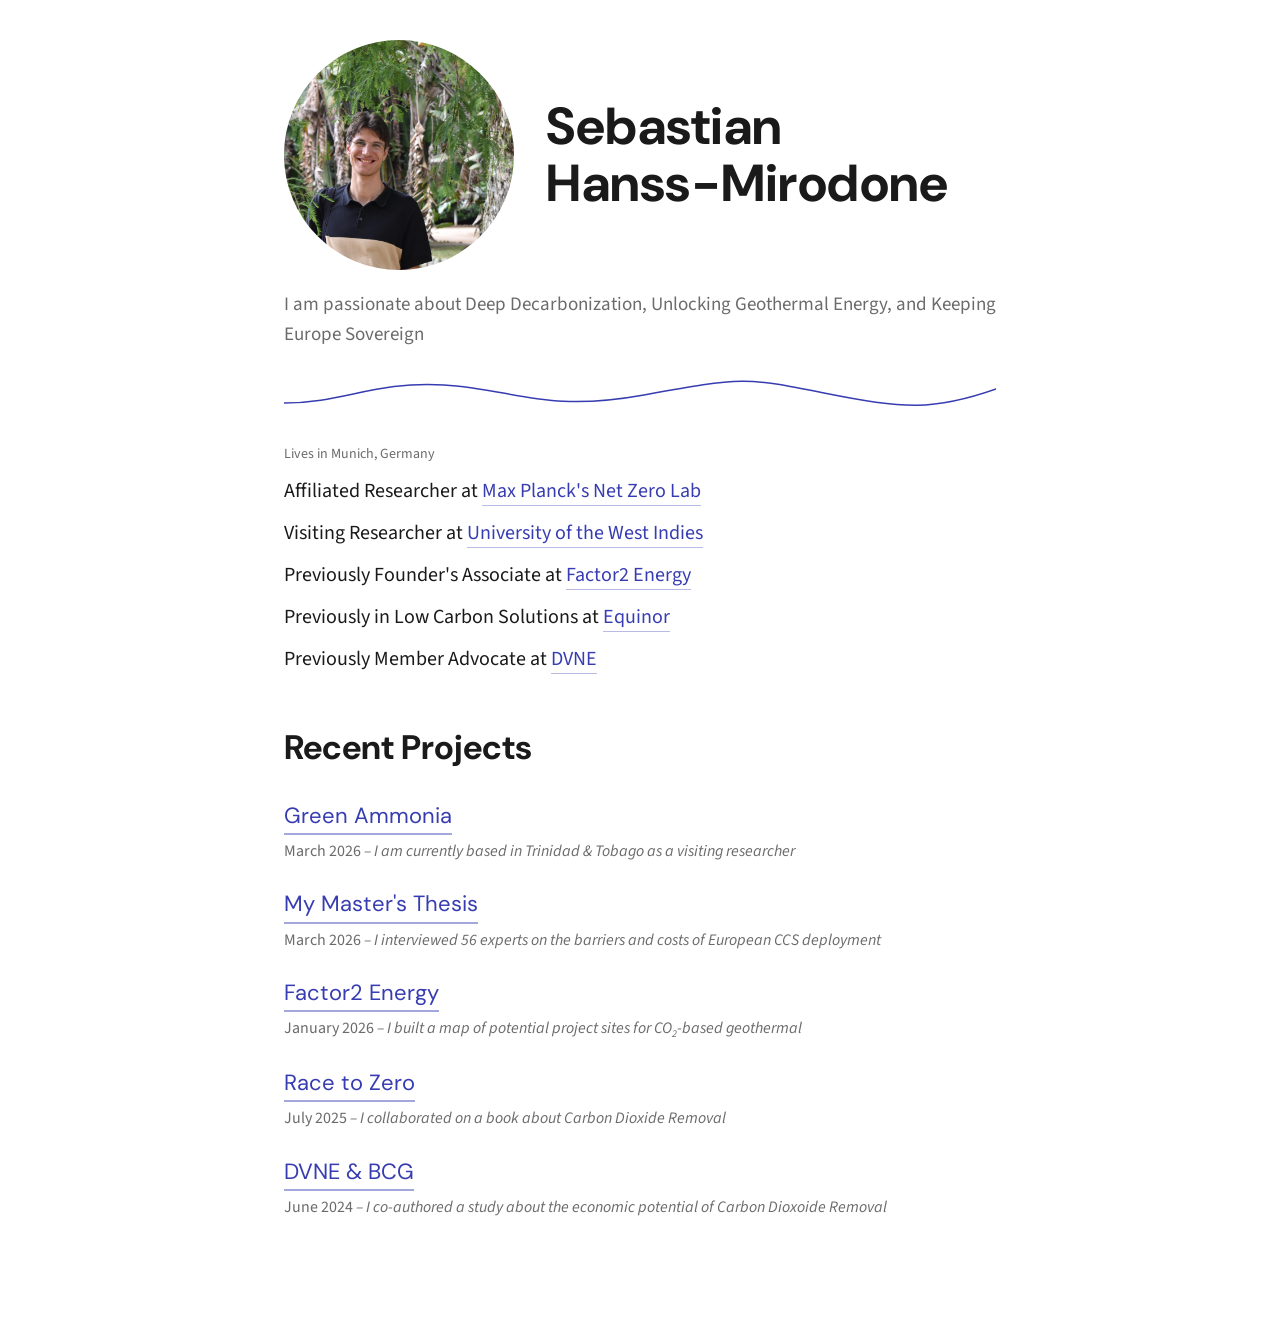
==== index.html @ 5db626ea "Double wave SVG stroke width on mobile Co-Authored-By: Claude Opus 4.6 <noreply@anthropic.com>" ====
<!DOCTYPE html>
<html lang="en">
<head>
  <meta charset="UTF-8" />
  <meta name="viewport" content="width=device-width, initial-scale=1" />
  <title>Sebastian Hanss-Mirodone</title>
  <link href="https://fonts.googleapis.com/css2?family=DM+Sans:wght@400;500;700&family=Source+Sans+3:ital,wght@0,400;0,600;0,700;1,400&display=swap" rel="stylesheet">
  <link rel="stylesheet" href="styles.css" />
  <meta name="description" content="Nan Yu – technology leader and builder" />
</head>
<body>
  <main class="container">
    <header class="site-header">

      <div class="hero-row">
        <img class="hero-photo" src="images/profile-pic-squared.jpg" alt="Sebastian Hanss-Mirodone">
        <h1 class="title" style="margin:0;line-height:1.1">Sebastian<br>Hanss-Mirodone</h1>
      </div>
      <p class="subtitle">I am passionate about Deep Decarbonization, Unlocking Geothermal Energy, and Keeping Europe Sovereign</p>

      <svg viewBox="0 0 712 40" fill="none" style="width:100%;height:40px;margin:20px 0 28px;display:block">
        <path class="wave-line" d="M0 28 C60 28, 90 6, 160 10 S260 38, 360 20 S460 2, 540 18 S650 36, 712 14" stroke="#373DB1" stroke-width="1.5" fill="none" stroke-linecap="round"/>
      </svg>
      <p style="font-size:14px;color:var(--muted);margin:12px 0 0">Lives in Munich, Germany</p>
    </header>

    <section class="about">
      <p>Affiliated Researcher at <a href="https://www.netzerolab.science/" target="_blank" rel="noopener noreferrer">Max Planck's Net Zero Lab</a></p>
      <p>Visiting Researcher at <a href="https://sta.uwi.edu/" target="_blank" rel="noopener noreferrer">University of the West Indies</a></p>
      <p>Previously Founder's Associate at <a href="https://www.factor2-energy.com/" target="_blank" rel="noopener noreferrer">Factor2 Energy</a></p>
      <p>Previously in Low Carbon Solutions at <a href="https://www.equinor.com/" target="_blank" rel="noopener noreferrer">Equinor</a></p>
      <p>Previously Member Advocate at <a href="https://dvne.org/" target="_blank" rel="noopener noreferrer">DVNE</a></p>
    </section>

    <section class="projects">
      <h2>Recent Projects</h2>

      <article class="post">
        <a class="post-title" href="https://www.linkedin.com/posts/sebastian-hanss-mirodone_trinidad-tobago-is-one-of-the-worlds-largest-activity-7445465649029464065-gNY7?utm_source=share&utm_medium=member_desktop&rcm=ACoAADL-6Y4BbQYVaGMAFT9TqTiG8STPkH-jYmw" target="_blank" rel="noopener noreferrer">Green Ammonia</a>
        <p class="post-dek"><span class="post-date">March 2026</span> – I am currently based in Trinidad & Tobago as a visiting researcher</p>
      </article>
     
      <article class="post">
        <a class="post-title" href="thesis.html">My Master's Thesis</a>
        <p class="post-dek"><span class="post-date">March 2026</span> – I interviewed 56 experts on the barriers and costs of European CCS deployment</p>
      </article>

      <article class="post">
        <a class="post-title" href="ccs-map.html">Factor2 Energy</a>
        <p class="post-dek"><span class="post-date">January 2026</span> – I built a map of potential project sites for CO<sub>2</sub>-based geothermal</p>
      </article>

      <article class="post">
        <a class="post-title" href="https://press.uchicago.edu/ucp/books/book/distributed/R/bo257334313.html" target="_blank" rel="noopener noreferrer">Race to Zero</a>
        <p class="post-dek"><span class="post-date">July 2025</span> – I collaborated on a book about Carbon Dioxide Removal</p>
      </article>

      <article class="post">
        <a class="post-title" href="https://negative-emissions.bcg.com/home/2024-overview" target="_blank" rel="noopener noreferrer">DVNE &amp; BCG</a>
        <p class="post-dek"><span class="post-date">June 2024</span> – I co-authored a study about the economic potential of Carbon Dioxoide Removal</p>
      </article>
    </section>
  </main>
</body>
</html>
---- styles.css ----
:root {
  --bg: #ffffff;
  --text: #1a1a1a;
  --muted: #6b6b6b;
  --accent: #373DB1;
}

* {
  box-sizing: border-box;
}

sub {
  font-size: 0.65em;
}

html, body {
  margin: 0;
  padding: 0;
  background: var(--bg);
  color: var(--text);
  font-family: 'Source Sans 3', sans-serif;
  line-height: 1.6;
}

.container {
  max-width: 760px;
  margin: 0 auto;
  padding: 40px 24px 80px;
}

.hero-row {
  display: flex;
  align-items: center;
  gap: 32px;
  margin-bottom: 20px;
}

.hero-photo {
  width: 230px;
  height: 230px;
  object-fit: cover;
  border-radius: 50%;
  flex-shrink: 0;
}

.title {
  font-size: 52px;
  margin: 12px 0 8px;
  letter-spacing: 0.5px;
  font-family: 'DM Sans', sans-serif;
}

.subtitle {
  margin: 8px 0 24px;
  font-size: 19px;
  color: var(--muted);
}

.divider {
  border: none;
  border-top: 1px solid #d9d9d9;
  margin: 20px 0 28px;
}

a {
  color: var(--accent);
  text-decoration: none;
  border-bottom: 1px solid rgba(55, 61, 177, 0.35);
}

a:hover {
  color: #0B1A43;
  border-bottom-color: rgba(55, 61, 177, 0.6);
}

.about p {
  margin: 10px 0;
  font-size: 20px;
}

.projects h2 {
  font-size: 34px;
  margin: 46px 0 10px;
  font-family: 'DM Sans', sans-serif;
}

.post {
  margin: 22px 0 22px;
}

.post-title {
  display: inline-block;
  font-size: 22px;
  color: var(--accent);
  text-decoration: none;
  border-bottom: 2px solid rgba(55, 61, 177, 0.45);
  font-family: 'DM Sans', sans-serif;
}

.post-dek {
  margin: 4px 0 0;
  font-family: 'Source Sans 3', sans-serif;
  font-style: italic;
  color: var(--muted);
  font-size: 16px;
}

.post-date {
  color: var(--muted);
  font-style: normal;
}

/* ── Thesis / blog-post page ─────────────────────────────── */

.back-link {
  display: inline-block;
  font-size: 16px;
  color: var(--muted);
  border-bottom: 1px solid rgba(107, 107, 107, 0.35);
  margin-bottom: 40px;
}

.back-link:hover {
  color: var(--text);
  border-bottom-color: rgba(26, 26, 26, 0.5);
}

.post-body {
  max-width: 720px;
}

.post-body h1 {
  font-size: 48px;
  line-height: 1.15;
  margin: 0 0 14px;
  letter-spacing: 0.3px;
  font-family: 'DM Sans', sans-serif;
}

.post-body .byline {
  font-size: 17px;
  color: var(--muted);
  font-style: italic;
  margin: 0 0 28px;
}

.post-body h2 {
  font-size: 30px;
  margin: 48px 0 12px;
  font-family: 'DM Sans', sans-serif;
}

.post-body p {
  font-size: 20px;
  margin: 0 0 20px;
  line-height: 1.7;
}

figure {
  margin: 36px 0;
  text-align: center;
}

figure img {
  max-width: 100%;
  height: auto;
  border: 1px solid #e8e8e8;
}

figcaption {
  font-size: 16px;
  color: var(--muted);
  font-style: italic;
  margin-top: 10px;
}

/* ── Responsive ──────────────────────────────────────────── */
@media (max-width: 560px) {
  .hero-row {
    flex-direction: column;
    gap: 20px;
    text-align: center;
  }

  .hero-photo {
    width: 180px;
    height: 180px;
  }

  .title {
    font-size: 36px;
  }

  .subtitle {
    font-size: 16px;
    text-align: center;
  }

  .writing h2 {
    font-size: 34px;
  }

  .post-title {
    font-size: 20px;
  }

  .post-body h1 {
    font-size: 34px;
  }

  .post-body h2 {
    font-size: 24px;
  }

  .about p {
    font-size: 16px;
  }

  .wave-line {
    stroke-width: 3;
  }
}
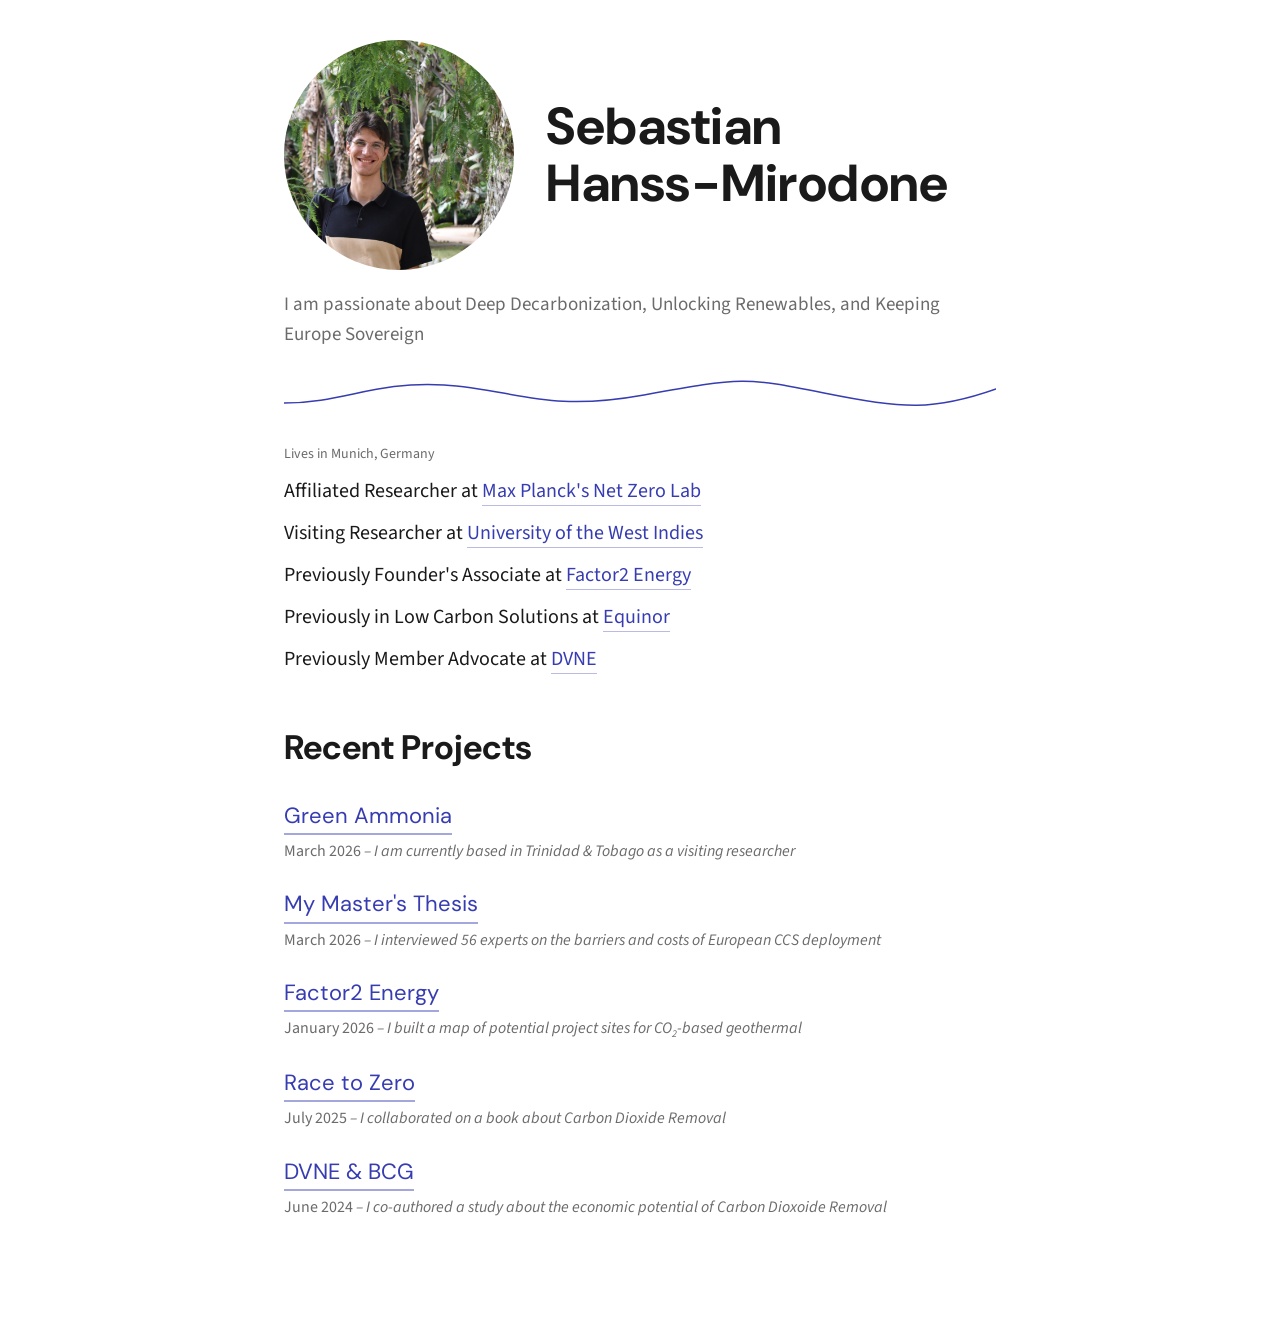
==== commit 6d25fc8f: "Update" ====
--- a/index.html
+++ b/index.html
@@ -16,7 +16,7 @@
         <img class="hero-photo" src="images/profile-pic-squared.jpg" alt="Sebastian Hanss-Mirodone">
         <h1 class="title" style="margin:0;line-height:1.1">Sebastian<br>Hanss-Mirodone</h1>
       </div>
-      <p class="subtitle">I am passionate about Deep Decarbonization, Unlocking Geothermal Energy, and Keeping Europe Sovereign</p>
+      <p class="subtitle">I am passionate about Deep Decarbonization, Unlocking Renewables, and Keeping Europe Sovereign</p>
 
       <svg viewBox="0 0 712 40" fill="none" style="width:100%;height:40px;margin:20px 0 28px;display:block">
         <path class="wave-line" d="M0 28 C60 28, 90 6, 160 10 S260 38, 360 20 S460 2, 540 18 S650 36, 712 14" stroke="#373DB1" stroke-width="1.5" fill="none" stroke-linecap="round"/>
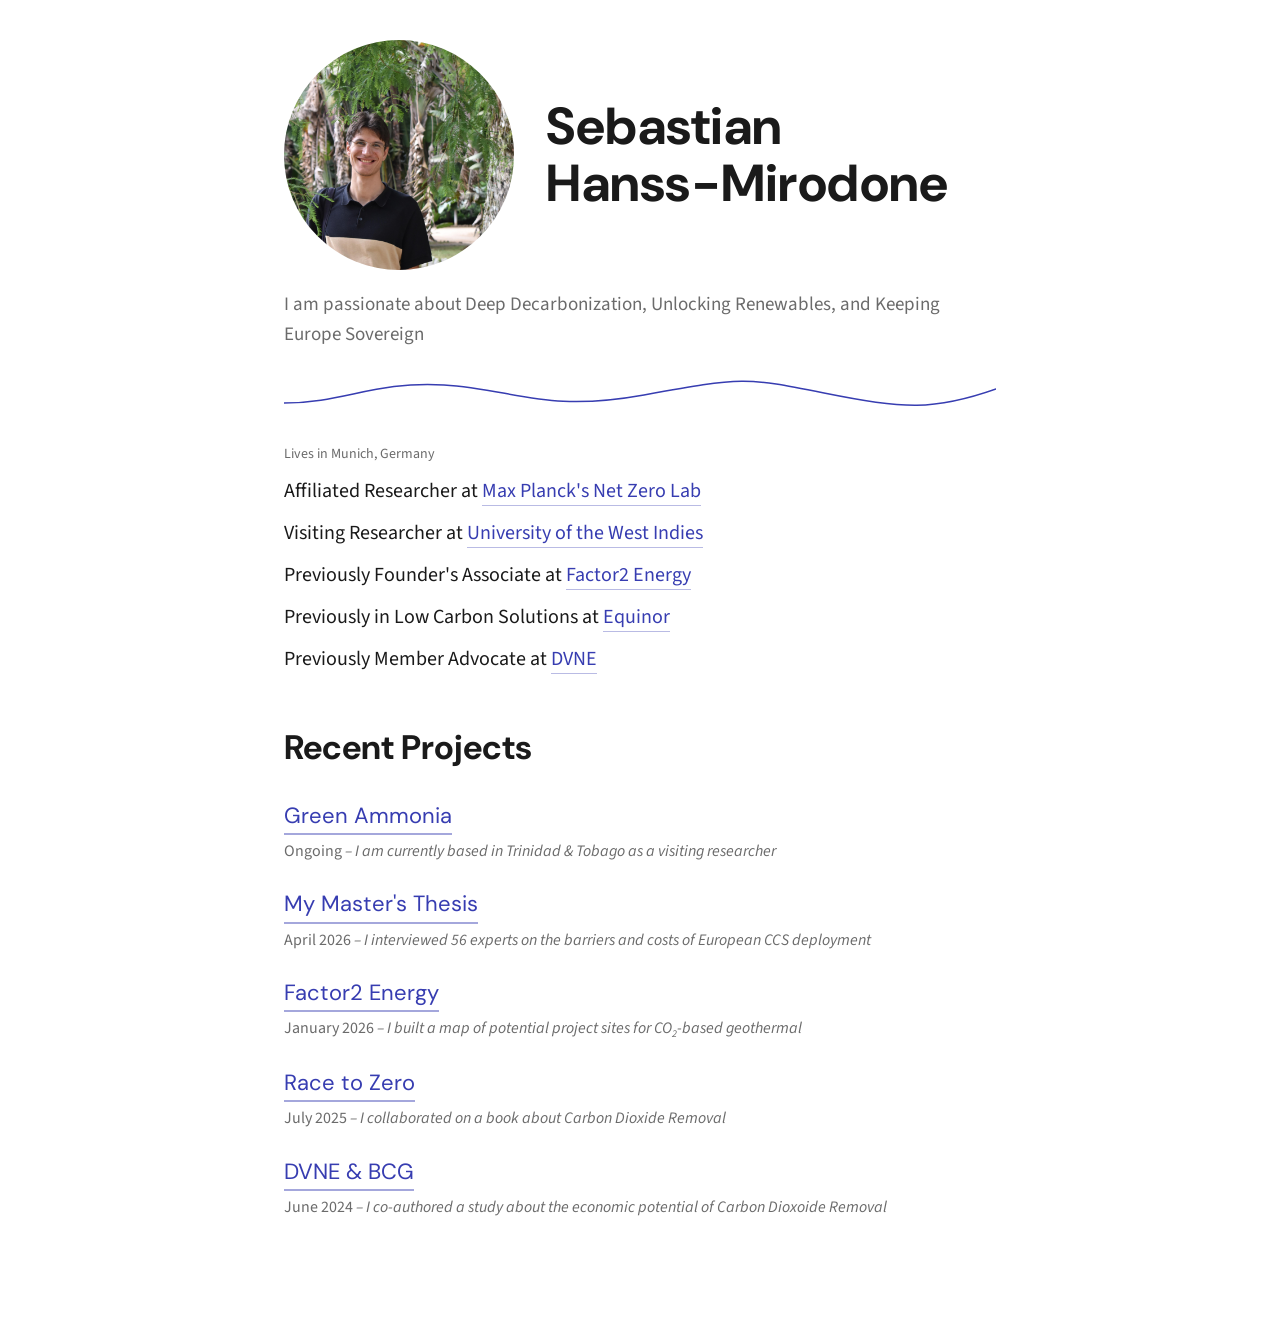
==== commit 6cd9334b: "Update" ====
--- a/index.html
+++ b/index.html
@@ -37,12 +37,12 @@
 
       <article class="post">
         <a class="post-title" href="https://www.linkedin.com/posts/sebastian-hanss-mirodone_trinidad-tobago-is-one-of-the-worlds-largest-activity-7445465649029464065-gNY7?utm_source=share&utm_medium=member_desktop&rcm=ACoAADL-6Y4BbQYVaGMAFT9TqTiG8STPkH-jYmw" target="_blank" rel="noopener noreferrer">Green Ammonia</a>
-        <p class="post-dek"><span class="post-date">March 2026</span> – I am currently based in Trinidad & Tobago as a visiting researcher</p>
+        <p class="post-dek"><span class="post-date">Ongoing</span> – I am currently based in Trinidad & Tobago as a visiting researcher</p>
       </article>
      
       <article class="post">
         <a class="post-title" href="thesis.html">My Master's Thesis</a>
-        <p class="post-dek"><span class="post-date">March 2026</span> – I interviewed 56 experts on the barriers and costs of European CCS deployment</p>
+        <p class="post-dek"><span class="post-date">April 2026</span> – I interviewed 56 experts on the barriers and costs of European CCS deployment</p>
       </article>
 
       <article class="post">
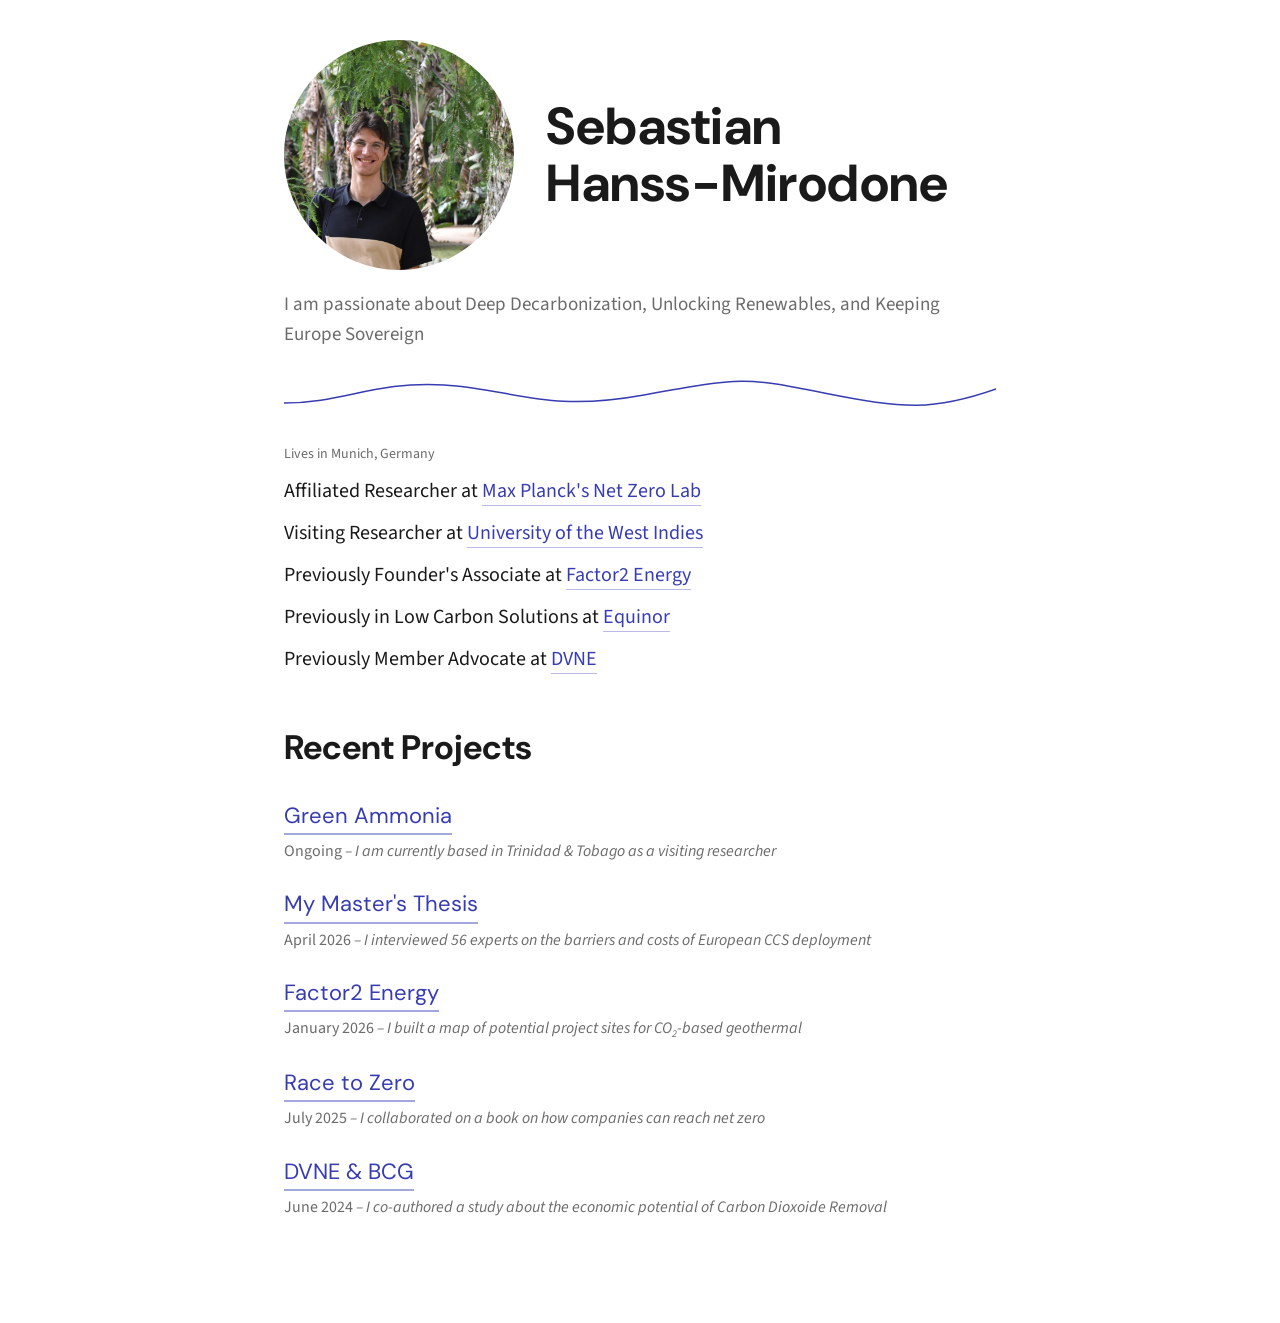
==== commit 49e4e8dc: "Update" ====
--- a/index.html
+++ b/index.html
@@ -52,7 +52,7 @@
 
       <article class="post">
         <a class="post-title" href="https://press.uchicago.edu/ucp/books/book/distributed/R/bo257334313.html" target="_blank" rel="noopener noreferrer">Race to Zero</a>
-        <p class="post-dek"><span class="post-date">July 2025</span> – I collaborated on a book about Carbon Dioxide Removal</p>
+        <p class="post-dek"><span class="post-date">July 2025</span> – I collaborated on a book on how companies can reach net zero</p>
       </article>
 
       <article class="post">
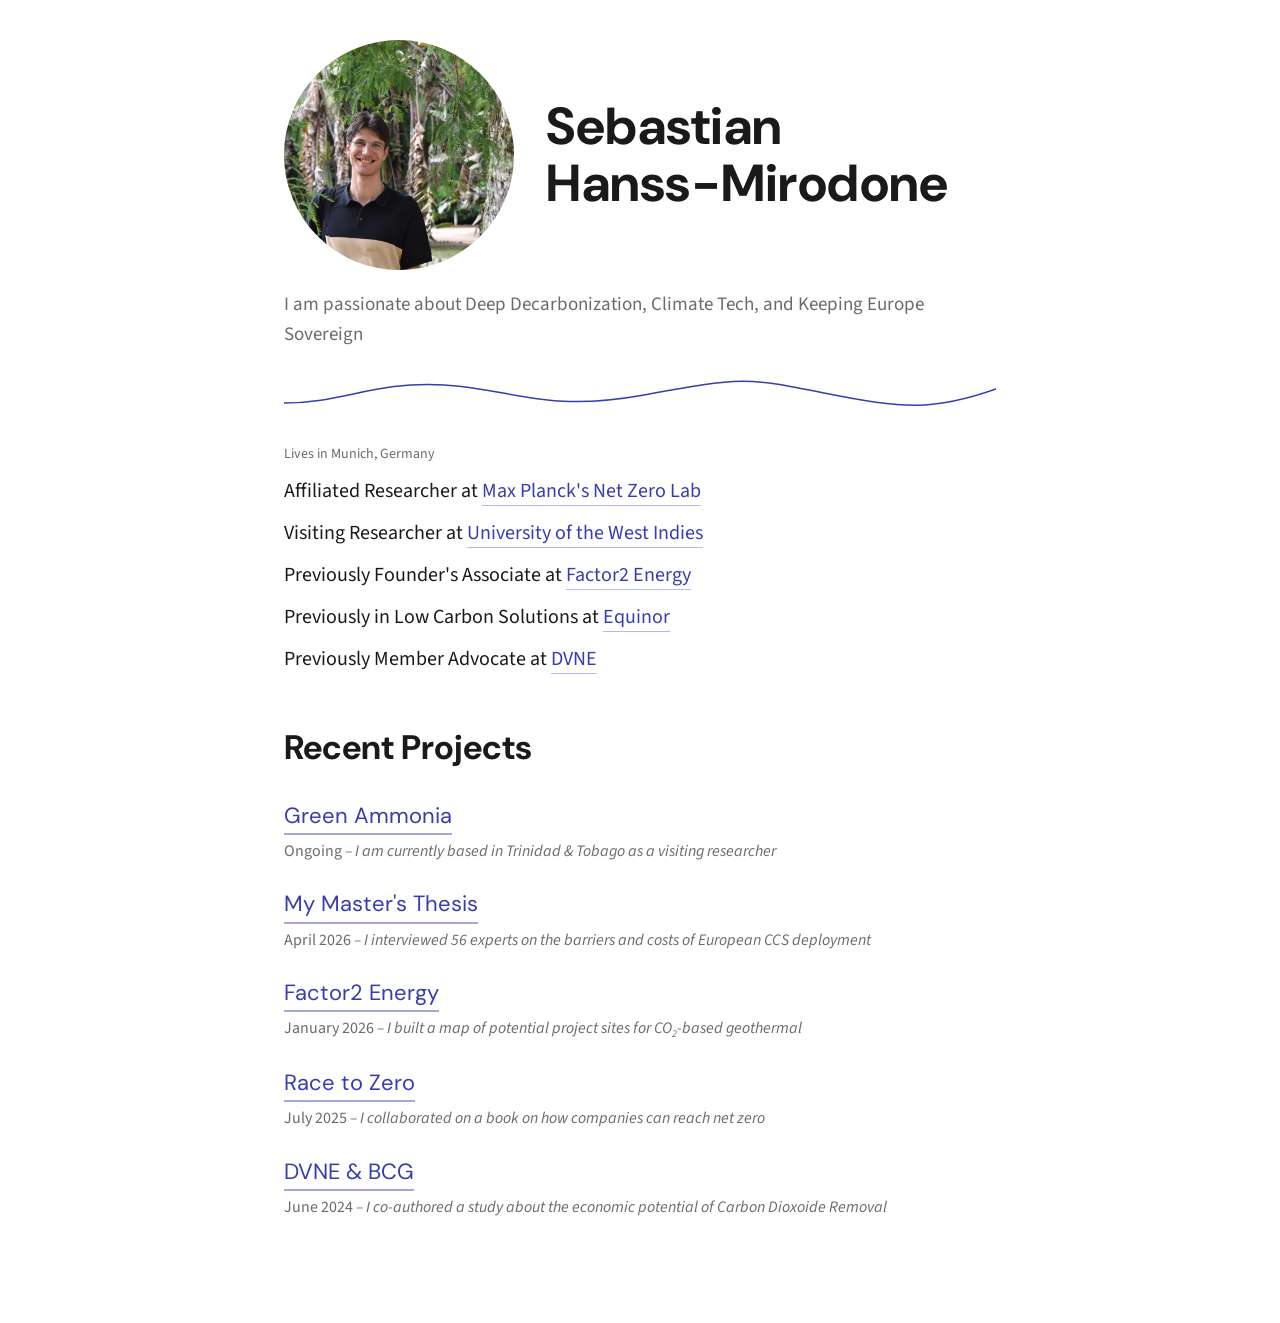
==== commit c88d5ae2: "Update" ====
--- a/index.html
+++ b/index.html
@@ -16,7 +16,7 @@
         <img class="hero-photo" src="images/profile-pic-squared.jpg" alt="Sebastian Hanss-Mirodone">
         <h1 class="title" style="margin:0;line-height:1.1">Sebastian<br>Hanss-Mirodone</h1>
       </div>
-      <p class="subtitle">I am passionate about Deep Decarbonization, Unlocking Renewables, and Keeping Europe Sovereign</p>
+      <p class="subtitle">I am passionate about Deep Decarbonization, Climate Tech, and Keeping Europe Sovereign</p>
 
       <svg viewBox="0 0 712 40" fill="none" style="width:100%;height:40px;margin:20px 0 28px;display:block">
         <path class="wave-line" d="M0 28 C60 28, 90 6, 160 10 S260 38, 360 20 S460 2, 540 18 S650 36, 712 14" stroke="#373DB1" stroke-width="1.5" fill="none" stroke-linecap="round"/>
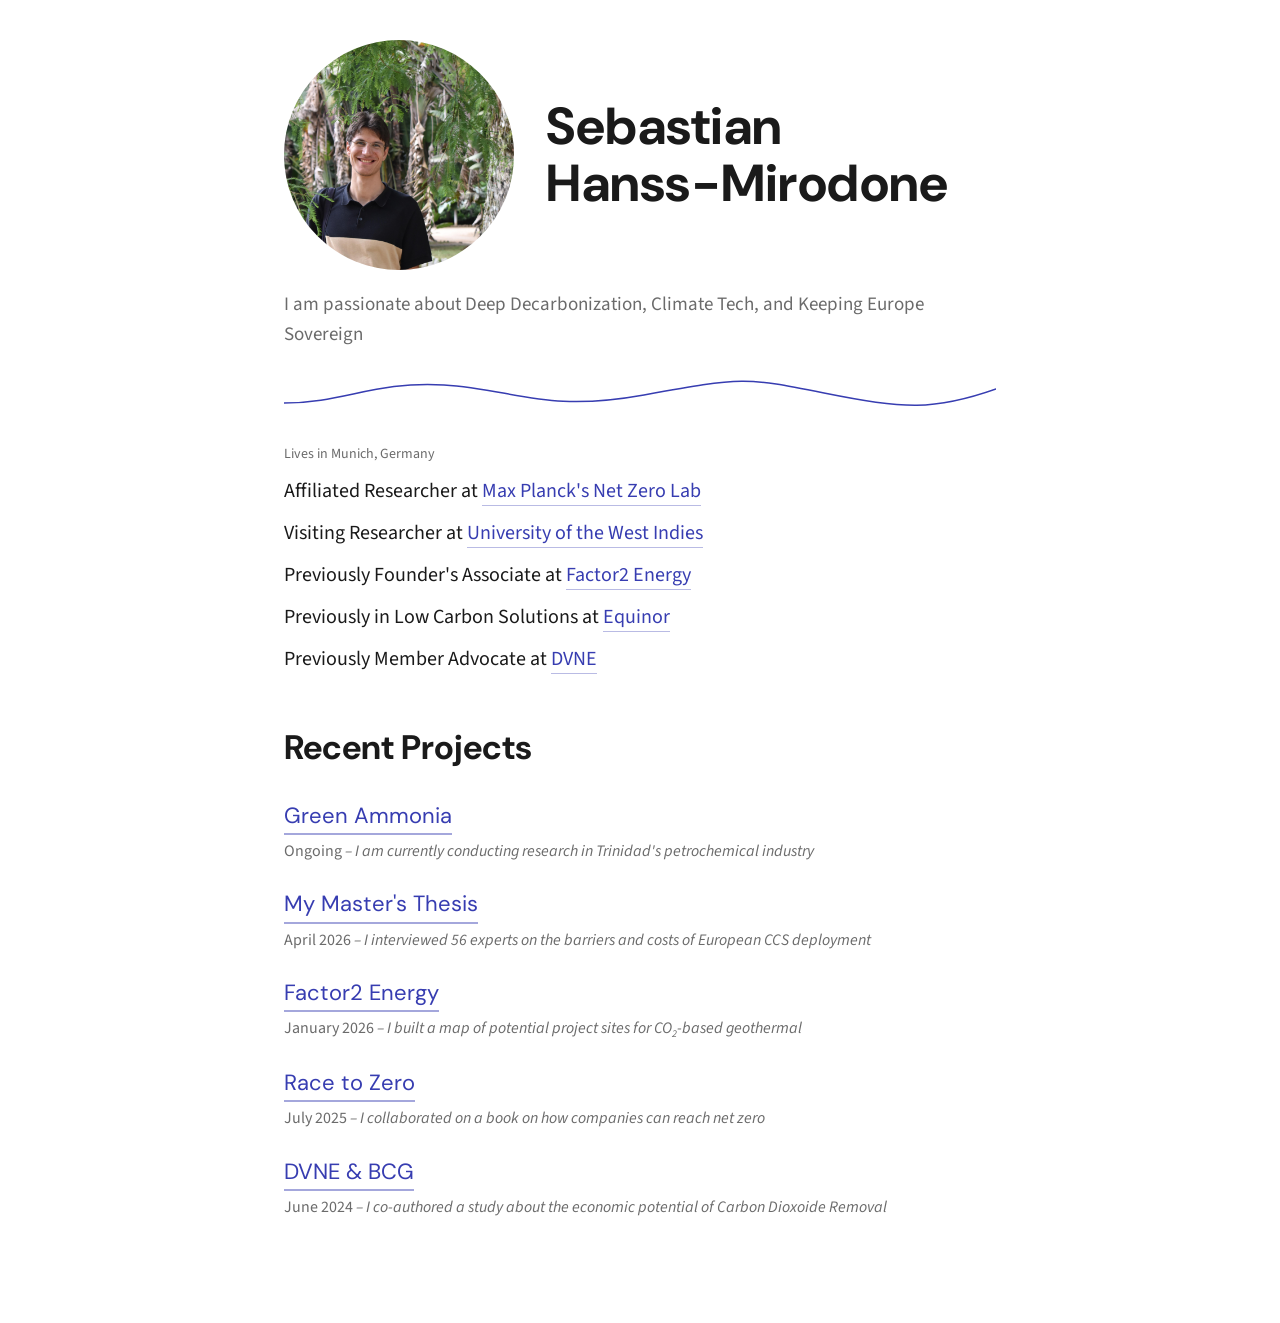
==== commit aacaaa80: "Update" ====
--- a/index.html
+++ b/index.html
@@ -37,7 +37,7 @@
 
       <article class="post">
         <a class="post-title" href="https://www.linkedin.com/posts/sebastian-hanss-mirodone_trinidad-tobago-is-one-of-the-worlds-largest-activity-7445465649029464065-gNY7?utm_source=share&utm_medium=member_desktop&rcm=ACoAADL-6Y4BbQYVaGMAFT9TqTiG8STPkH-jYmw" target="_blank" rel="noopener noreferrer">Green Ammonia</a>
-        <p class="post-dek"><span class="post-date">Ongoing</span> – I am currently based in Trinidad & Tobago as a visiting researcher</p>
+        <p class="post-dek"><span class="post-date">Ongoing</span> – I am currently conducting research in Trinidad's petrochemical industry</p>
       </article>
      
       <article class="post">
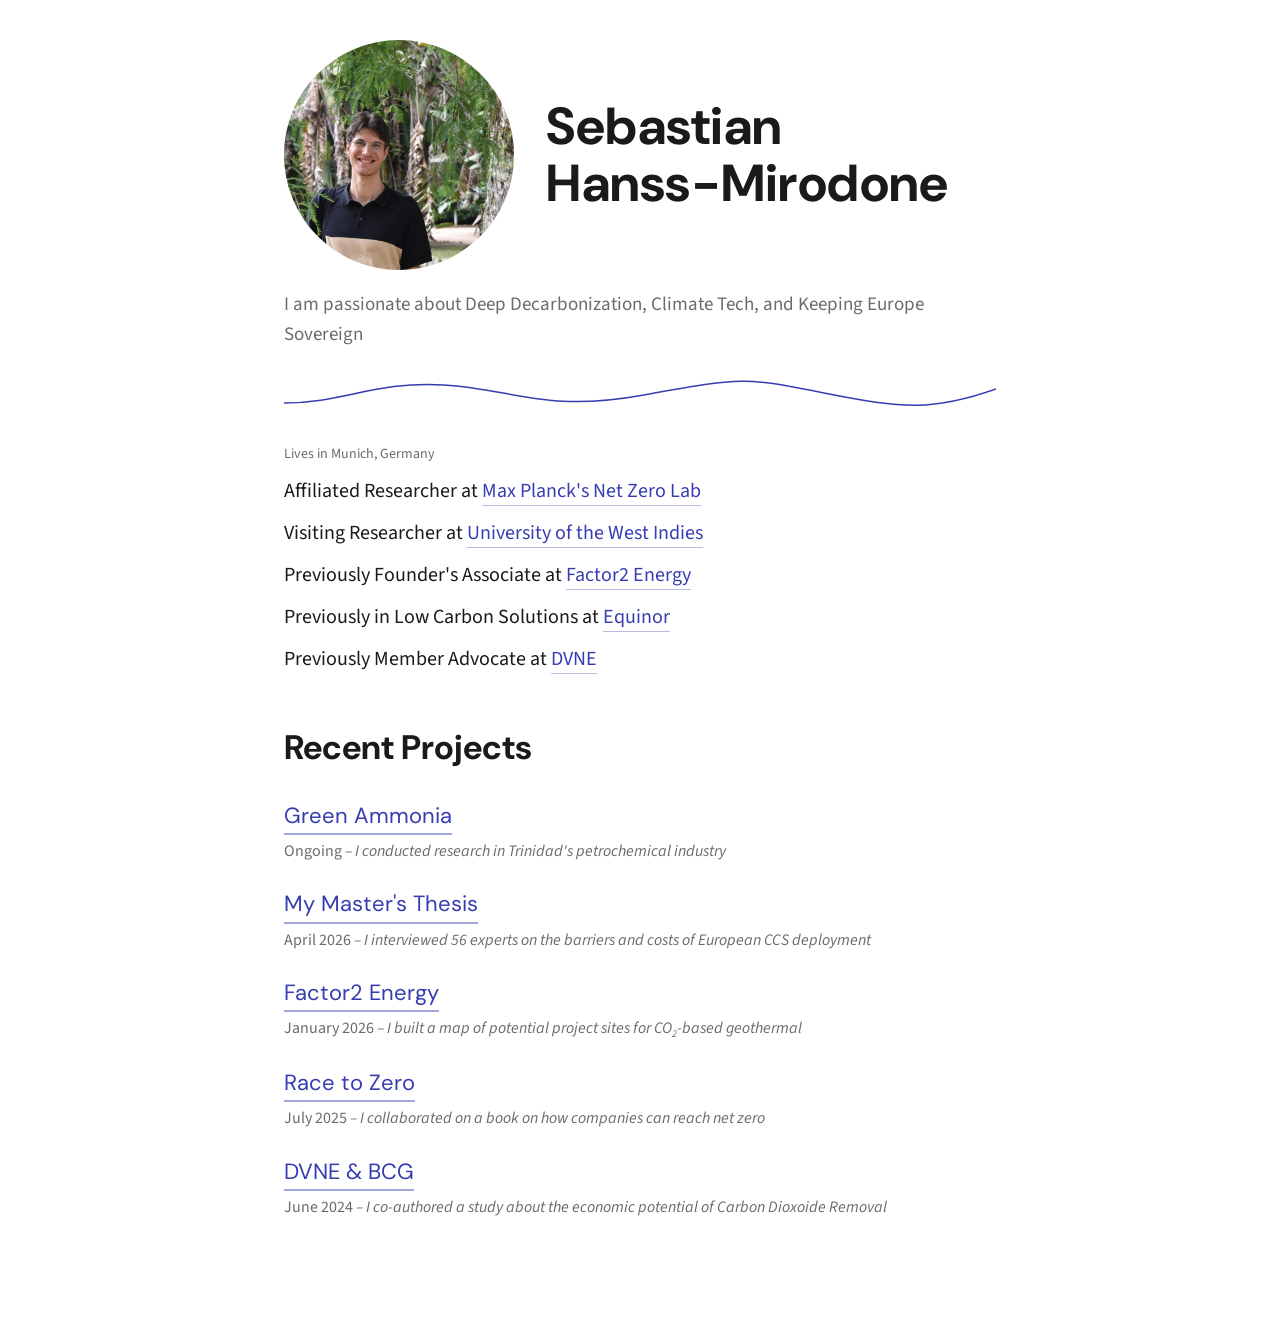
==== commit a019aef7: "Update" ====
--- a/index.html
+++ b/index.html
@@ -37,7 +37,7 @@
 
       <article class="post">
         <a class="post-title" href="https://www.linkedin.com/posts/sebastian-hanss-mirodone_trinidad-tobago-is-one-of-the-worlds-largest-activity-7445465649029464065-gNY7?utm_source=share&utm_medium=member_desktop&rcm=ACoAADL-6Y4BbQYVaGMAFT9TqTiG8STPkH-jYmw" target="_blank" rel="noopener noreferrer">Green Ammonia</a>
-        <p class="post-dek"><span class="post-date">Ongoing</span> – I am currently conducting research in Trinidad's petrochemical industry</p>
+        <p class="post-dek"><span class="post-date">Ongoing</span> – I conducted research in Trinidad's petrochemical industry</p>
       </article>
      
       <article class="post">
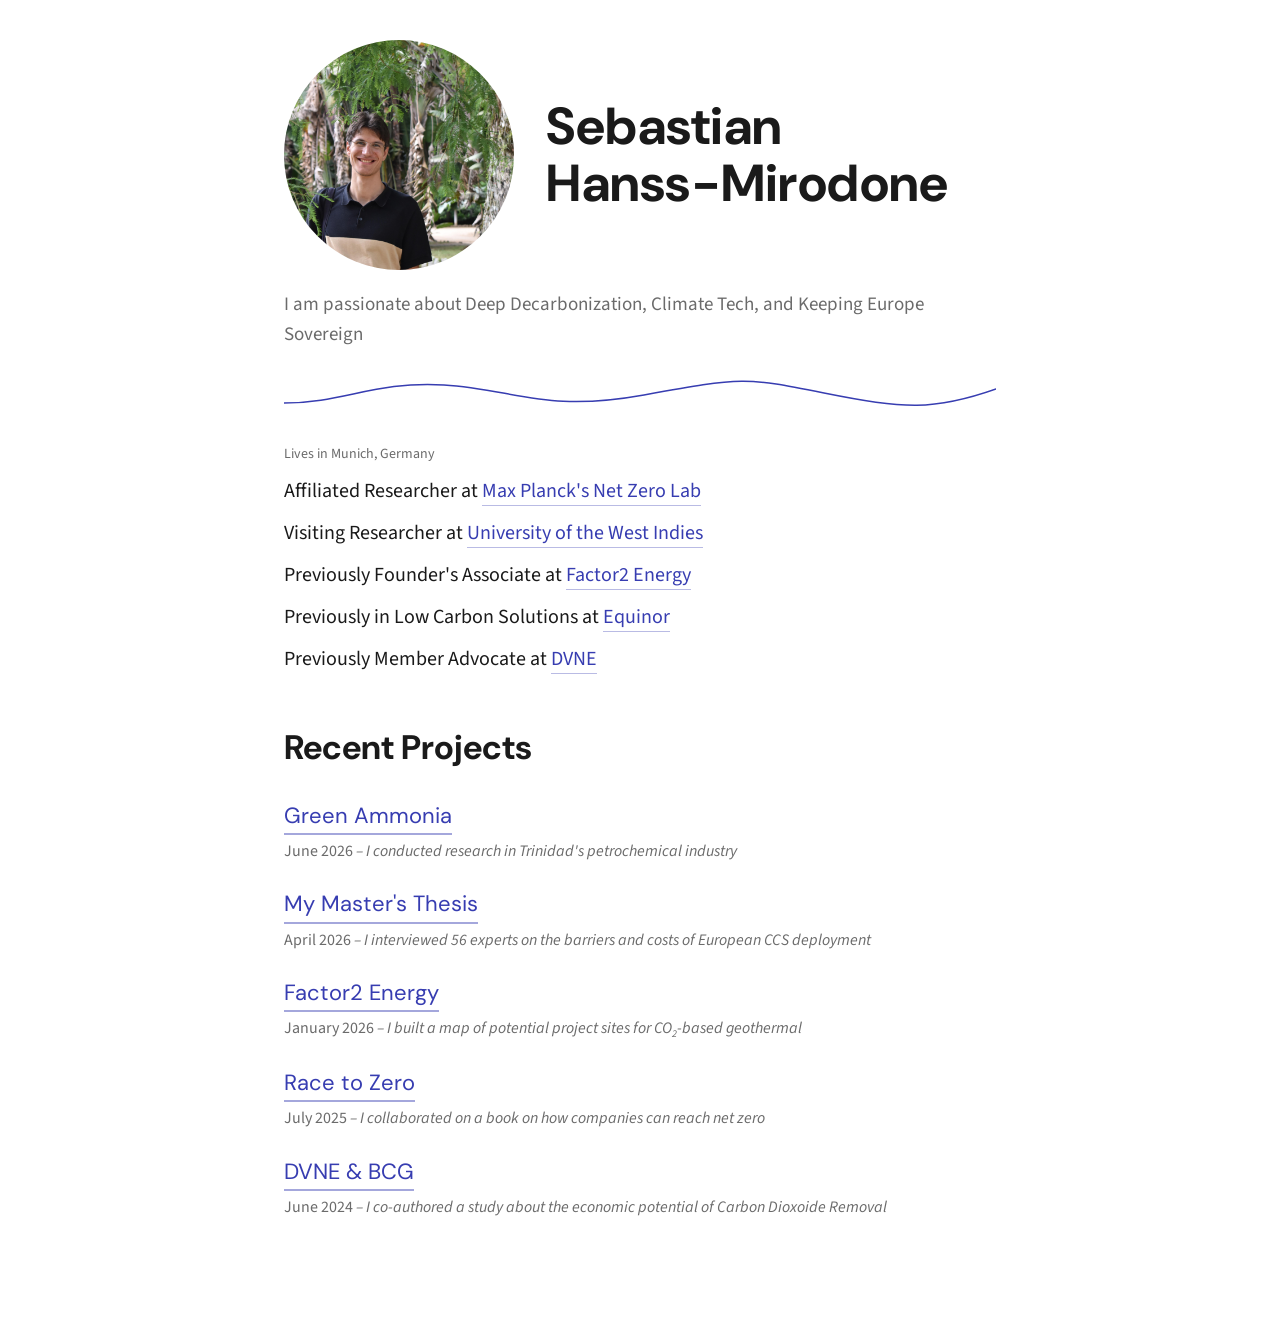
==== commit 33847ddd: "Update" ====
--- a/index.html
+++ b/index.html
@@ -37,7 +37,7 @@
 
       <article class="post">
         <a class="post-title" href="https://www.linkedin.com/posts/sebastian-hanss-mirodone_trinidad-tobago-is-one-of-the-worlds-largest-activity-7445465649029464065-gNY7?utm_source=share&utm_medium=member_desktop&rcm=ACoAADL-6Y4BbQYVaGMAFT9TqTiG8STPkH-jYmw" target="_blank" rel="noopener noreferrer">Green Ammonia</a>
-        <p class="post-dek"><span class="post-date">Ongoing</span> – I conducted research in Trinidad's petrochemical industry</p>
+        <p class="post-dek"><span class="post-date">June 2026</span> – I conducted research in Trinidad's petrochemical industry</p>
       </article>
      
       <article class="post">
